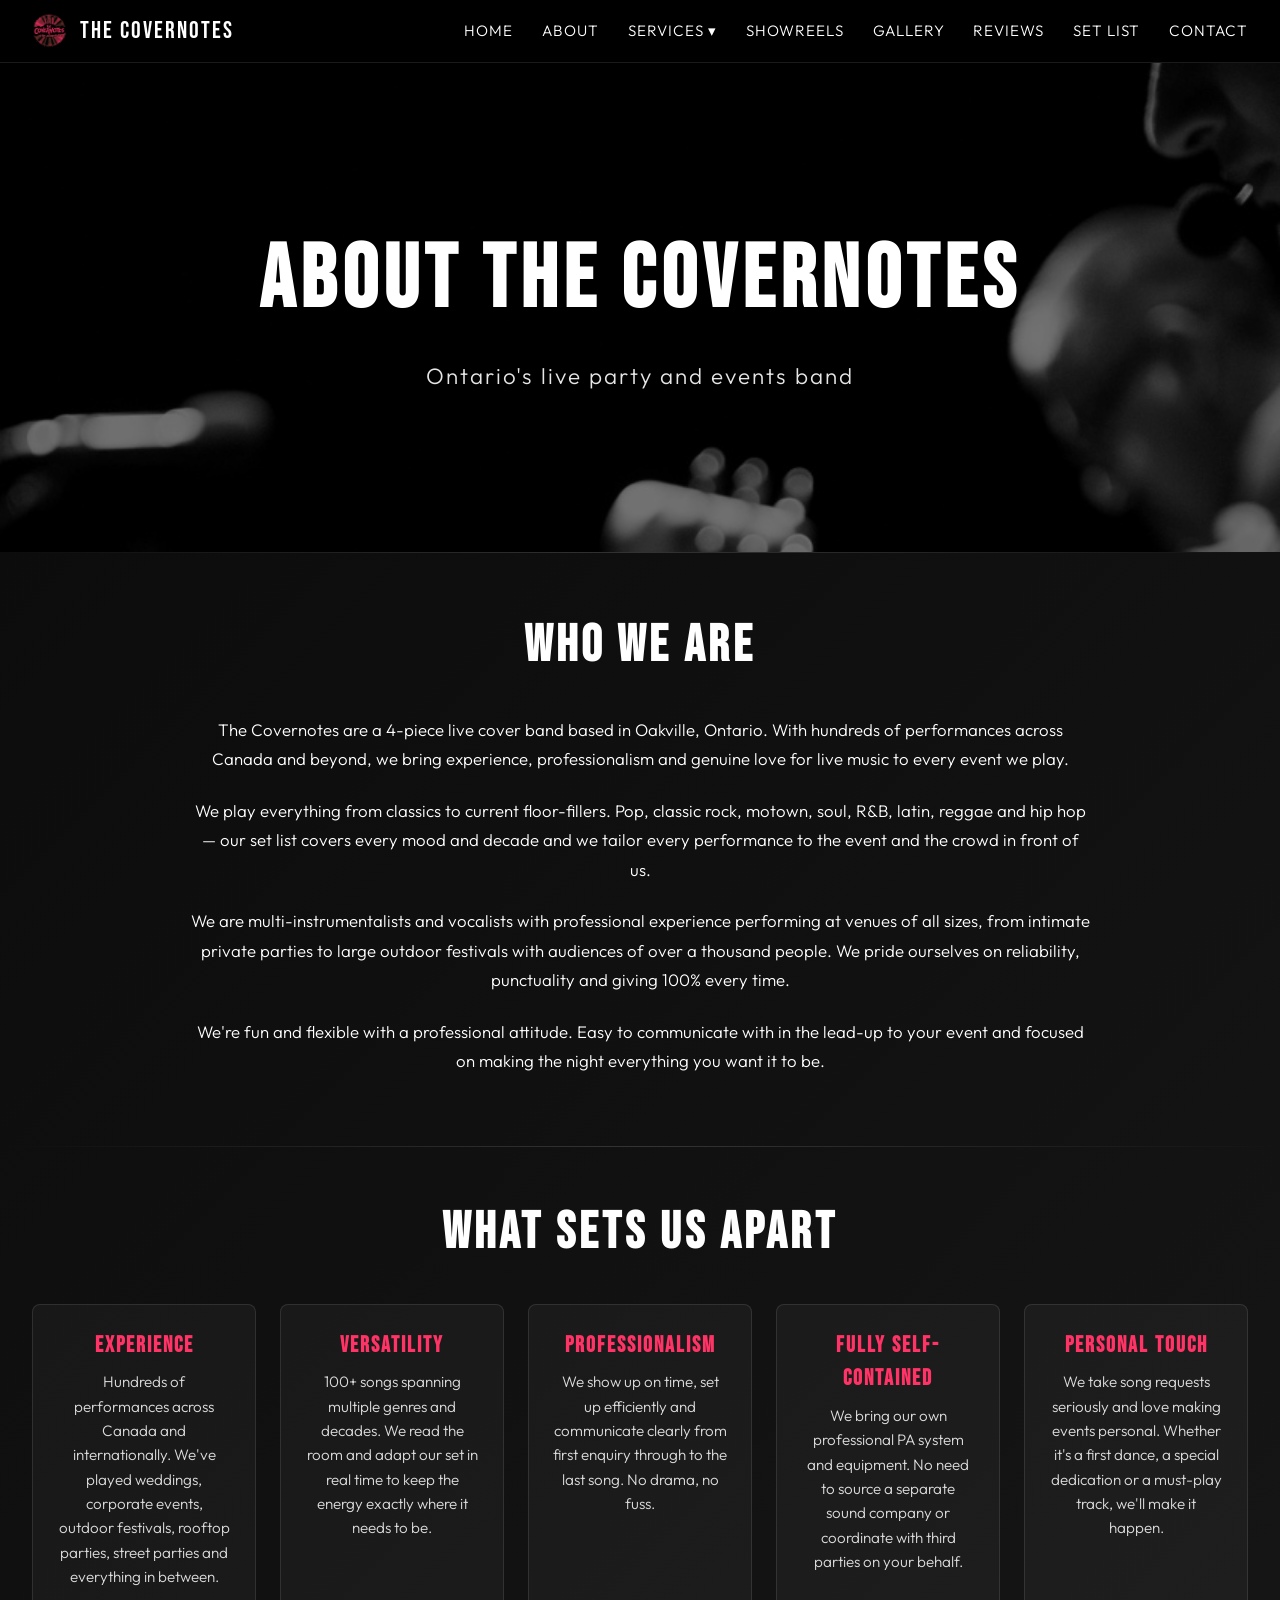
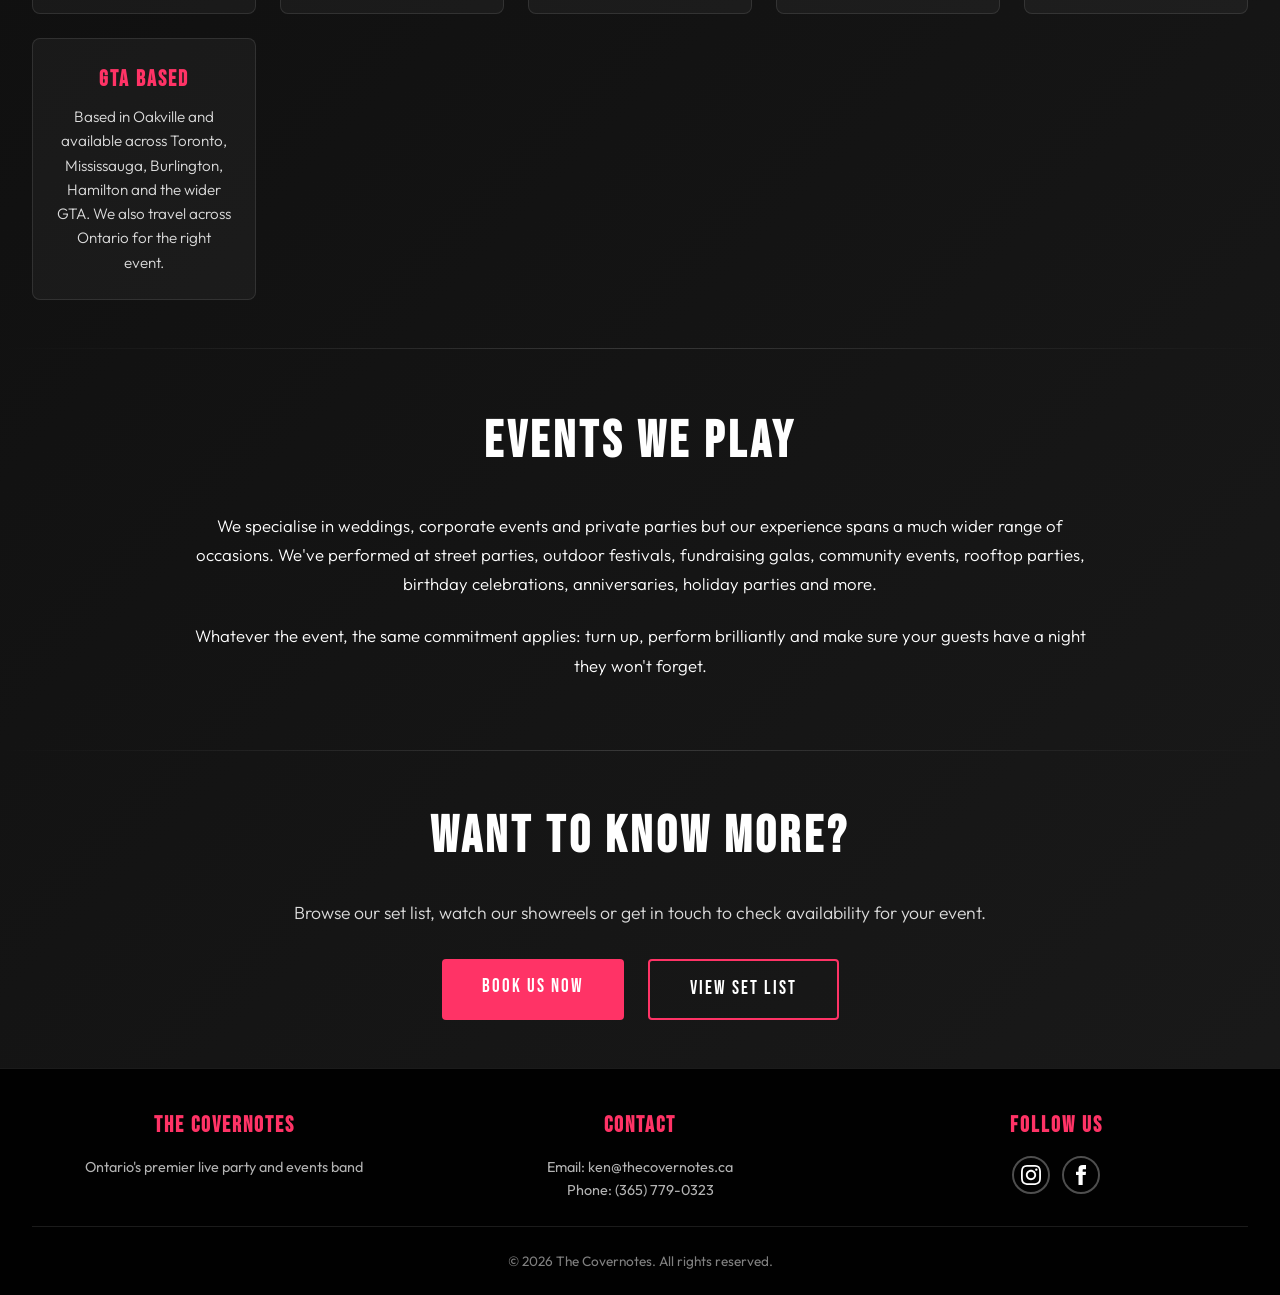
==== about.html @ 035b49ed "SEO Phase 2: add service pages, nav dropdown, and sitemap update - Add Services dropdown to index.ht" ====
<!DOCTYPE html>
<html lang="en">
<head>
    <meta charset="UTF-8">
    <meta name="viewport" content="width=device-width, initial-scale=1.0">
    <title>About The Covernotes | Live Cover Band Oakville</title>
    <meta name="description" content="Meet The Covernotes, a 4-piece live cover band based in Oakville, Ontario, with hundreds of performances across Canada and beyond. Available for weddings, corporate events and private parties.">
    <meta name="keywords" content="The Covernotes band, cover band Oakville, live band Ontario, about The Covernotes, Oakville cover band">
    <link rel="canonical" href="https://www.thecovernotes.ca/about.html">

    <meta property="og:title" content="About The Covernotes | Live Cover Band Oakville">
    <meta property="og:description" content="Meet The Covernotes, a 4-piece live cover band based in Oakville, Ontario, with hundreds of performances across Canada and beyond.">
    <meta property="og:image" content="https://www.thecovernotes.ca/images/covernoteslogo.jpeg">
    <meta property="og:url" content="https://www.thecovernotes.ca/about.html">
    <meta property="og:type" content="website">
    <meta property="og:site_name" content="The Covernotes">

    <meta name="twitter:card" content="summary_large_image">
    <meta name="twitter:title" content="About The Covernotes | Live Cover Band Oakville">
    <meta name="twitter:description" content="Meet The Covernotes, a 4-piece live cover band based in Oakville, Ontario, with hundreds of performances across Canada and beyond.">
    <meta name="twitter:image" content="https://www.thecovernotes.ca/images/covernoteslogo.jpeg">

    <link rel="icon" type="image/jpeg" href="images/covernoteslogo.jpeg">
    <link rel="preconnect" href="https://fonts.googleapis.com">
    <link rel="preconnect" href="https://fonts.gstatic.com" crossorigin>
    <link href="https://fonts.googleapis.com/css2?family=Bebas+Neue&family=Outfit:wght@300;400;600;700&display=swap" rel="stylesheet">

    <style>
        :root { --primary: #000000; --secondary: #ffffff; --accent: #ff3366; --bg-gradient: linear-gradient(135deg, #0a0a0a 0%, #1a1a1a 100%); }
        * { margin: 0; padding: 0; box-sizing: border-box; }
        body { font-family: 'Outfit', sans-serif; background: var(--bg-gradient); color: var(--secondary); line-height: 1.5; overflow-x: hidden; }
        nav { position: fixed; top: 0; width: 100%; background: rgba(0,0,0,0.95); backdrop-filter: blur(10px); z-index: 1000; border-bottom: 1px solid rgba(255,255,255,0.1); }
        .nav-container { max-width: 1400px; margin: 0 auto; padding: 0.8rem 2rem; display: flex; justify-content: space-between; align-items: center; }
        .logo { font-family: 'Bebas Neue', sans-serif; font-size: 1.5rem; letter-spacing: 2px; color: var(--secondary); text-decoration: none; display: flex; align-items: center; gap: 0.8rem; }
        .logo-icon { width: 35px; height: 35px; object-fit: cover; border-radius: 100%; display: block; }
        .nav-links { display: flex; gap: 1.8rem; list-style: none; }
        .nav-links a { color: var(--secondary); text-decoration: none; font-weight: 300; font-size: 0.95rem; text-transform: uppercase; letter-spacing: 1px; transition: color 0.3s ease; }
        .nav-links a:hover { color: var(--accent); }
        .mobile-menu { display: none; flex-direction: column; gap: 5px; cursor: pointer; }
        .mobile-menu span { width: 25px; height: 2px; background: var(--secondary); transition: 0.3s; }
        .dropdown { position: relative; }
        .dropdown-toggle { cursor: pointer; user-select: none; }
        .dropdown-menu { display: none; position: absolute; top: calc(100% + 0.8rem); left: 50%; transform: translateX(-50%); background: rgba(0,0,0,0.98); border: 1px solid rgba(255,255,255,0.15); border-radius: 4px; padding: 0.5rem 0; min-width: 180px; list-style: none; z-index: 1001; }
        .dropdown.open .dropdown-menu { display: block; }
        .dropdown-menu li a { display: block; padding: 0.6rem 1.4rem; white-space: nowrap; font-size: 0.9rem; }
        .page-banner { position: relative; height: 55vh; min-height: 320px; overflow: hidden; margin-top: 57px; }
        .page-banner img { width: 100%; height: 100%; object-fit: cover; object-position: center top; }
        .page-banner-overlay { position: absolute; inset: 0; background: rgba(0,0,0,0.55); display: flex; flex-direction: column; align-items: center; justify-content: center; text-align: center; padding: 2rem; }
        .page-banner-overlay h1 { font-family: 'Bebas Neue', sans-serif; font-size: clamp(2.5rem, 7vw, 5.5rem); letter-spacing: 6px; color: var(--secondary); text-shadow: 2px 2px 8px rgba(0,0,0,0.6); }
        .page-banner-overlay p { font-size: clamp(1rem, 2.5vw, 1.4rem); font-weight: 300; letter-spacing: 2px; color: rgba(255,255,255,0.9); margin-top: 0.8rem; }
        .section-divider { max-width: 1400px; margin: 0 auto; height: 1px; background: linear-gradient(to right, transparent, rgba(255,255,255,0.15), transparent); }
        section { padding: 3rem 2rem; max-width: 1400px; margin: 0 auto; }
        section h2 { font-family: 'Bebas Neue', sans-serif; font-size: clamp(2rem, 4vw, 3.2rem); letter-spacing: 4px; margin-bottom: 1.5rem; text-align: center; }
        .page-content { max-width: 900px; margin: 0 auto; text-align: center; font-size: 1.05rem; font-weight: 300; line-height: 1.75; }
        .page-content p { margin-bottom: 1.4rem; }
        .highlights-grid { display: grid; grid-template-columns: repeat(auto-fit, minmax(200px, 1fr)); gap: 1.5rem; margin-top: 2rem; }
        .highlight-card { background: rgba(255,255,255,0.04); border: 1px solid rgba(255,255,255,0.1); border-radius: 8px; padding: 1.5rem; text-align: center; }
        .highlight-card h3 { font-family: 'Bebas Neue', sans-serif; font-size: 1.4rem; letter-spacing: 2px; color: var(--accent); margin-bottom: 0.5rem; }
        .highlight-card p { font-size: 0.95rem; font-weight: 300; line-height: 1.6; color: rgba(255,255,255,0.85); }
        .cta-section { text-align: center; padding: 3rem 2rem; }
        .cta-section p { font-size: 1.1rem; font-weight: 300; margin-bottom: 2rem; color: rgba(255,255,255,0.85); }
        .cta-buttons { display: flex; gap: 1.5rem; justify-content: center; flex-wrap: wrap; }
        .cta-button { display: inline-block; padding: 0.9rem 2.5rem; background: var(--accent); color: var(--secondary); text-decoration: none; font-family: 'Bebas Neue', sans-serif; font-size: 1.2rem; letter-spacing: 2px; border-radius: 4px; transition: all 0.3s ease; }
        .cta-button:hover { background: #ff1a4d; transform: translateY(-2px); box-shadow: 0 8px 25px rgba(255,51,102,0.25); }
        footer { background: rgba(0,0,0,0.95); padding: 2.5rem 2rem 1.5rem; border-top: 1px solid rgba(255,255,255,0.1); }
        .footer-content { max-width: 1400px; margin: 0 auto 1.5rem; display: grid; grid-template-columns: repeat(3, 1fr); gap: 2rem; }
        .footer-section { text-align: center; }
        .footer-section h3 { font-family: 'Bebas Neue', sans-serif; font-size: 1.4rem; letter-spacing: 2px; margin-bottom: 0.8rem; color: var(--accent); }
        .footer-section p, .footer-section a { color: rgba(255,255,255,0.7); text-decoration: none; font-size: 0.9rem; line-height: 1.6; }
        .footer-section a:hover { color: var(--accent); }
        .footer-social { display: flex; gap: 0.8rem; margin-top: 0.8rem; justify-content: center; }
        .footer-social a { width: 38px; height: 38px; display: flex; align-items: center; justify-content: center; border: 2px solid rgba(255,255,255,0.3); border-radius: 50%; color: var(--secondary); transition: all 0.3s ease; }
        .footer-social a svg { fill: currentColor; }
        .footer-social a:hover { background: var(--accent); border-color: var(--accent); transform: scale(1.1); }
        .footer-bottom { text-align: center; padding-top: 1.5rem; border-top: 1px solid rgba(255,255,255,0.1); color: rgba(255,255,255,0.5); font-size: 0.85rem; }
        @media (max-width: 768px) {
            .nav-links { display: none; }
            .mobile-menu { display: flex; }
            .nav-links.active { display: flex; flex-direction: column; position: absolute; top: 100%; left: 0; right: 0; background: rgba(0,0,0,0.98); padding: 1.5rem; gap: 1.2rem; }
            .dropdown-menu { position: static; transform: none; border: none; background: transparent; padding: 0.3rem 0 0 1rem; min-width: auto; }
            .dropdown-menu li a { padding: 0.3rem 0; }
            .footer-content { grid-template-columns: 1fr; }
            .page-banner { height: 45vh; }
        }
        html { scroll-behavior: smooth; }
    </style>
</head>
<body>
    <nav>
        <div class="nav-container">
            <a href="index.html" class="logo">
                <img src="images/covernoteslogo.jpeg" alt="The Covernotes Logo" class="logo-icon">
                <span>THE COVERNOTES</span>
            </a>
            <ul class="nav-links" id="navLinks">
                <li><a href="index.html#home">Home</a></li>
                <li><a href="index.html#about">About</a></li>
                <li class="dropdown">
                    <a href="#" class="dropdown-toggle">Services &#9662;</a>
                    <ul class="dropdown-menu">
                        <li><a href="weddings.html">Weddings</a></li>
                        <li><a href="corporate.html">Corporate Events</a></li>
                        <li><a href="parties.html">Private Parties</a></li>
                    </ul>
                </li>
                <li><a href="index.html#showreels">Showreels</a></li>
                <li><a href="index.html#gallery">Gallery</a></li>
                <li><a href="index.html#reviews">Reviews</a></li>
                <li><a href="index.html#setlist">Set List</a></li>
                <li><a href="index.html#contact">Contact</a></li>
            </ul>
            <div class="mobile-menu" id="mobileMenu">
                <span></span><span></span><span></span>
            </div>
        </div>
    </nav>

    <div class="page-banner">
        <img src="images/hero4.jpeg" alt="The Covernotes live cover band performing on stage" loading="eager">
        <div class="page-banner-overlay">
            <h1>ABOUT THE COVERNOTES</h1>
            <p>Ontario's live party and events band</p>
        </div>
    </div>

    <div class="section-divider"></div>

    <section>
        <div class="page-content">
            <h2>WHO WE ARE</h2>
            <p>The Covernotes are a 4-piece live cover band based in Oakville, Ontario. With hundreds of performances across Canada and beyond, we bring experience, professionalism and genuine love for live music to every event we play.</p>
            <p>We play everything from classics to current floor-fillers. Pop, classic rock, motown, soul, R&amp;B, latin, reggae and hip hop — our set list covers every mood and decade and we tailor every performance to the event and the crowd in front of us.</p>
            <p>We are multi-instrumentalists and vocalists with professional experience performing at venues of all sizes, from intimate private parties to large outdoor festivals with audiences of over a thousand people. We pride ourselves on reliability, punctuality and giving 100% every time.</p>
            <p>We're fun and flexible with a professional attitude. Easy to communicate with in the lead-up to your event and focused on making the night everything you want it to be.</p>
        </div>
    </section>

    <div class="section-divider"></div>

    <section>
        <h2>WHAT SETS US APART</h2>
        <div class="highlights-grid">
            <div class="highlight-card">
                <h3>Experience</h3>
                <p>Hundreds of performances across Canada and internationally. We've played weddings, corporate events, outdoor festivals, rooftop parties, street parties and everything in between.</p>
            </div>
            <div class="highlight-card">
                <h3>Versatility</h3>
                <p>100+ songs spanning multiple genres and decades. We read the room and adapt our set in real time to keep the energy exactly where it needs to be.</p>
            </div>
            <div class="highlight-card">
                <h3>Professionalism</h3>
                <p>We show up on time, set up efficiently and communicate clearly from first enquiry through to the last song. No drama, no fuss.</p>
            </div>
            <div class="highlight-card">
                <h3>Fully Self-Contained</h3>
                <p>We bring our own professional PA system and equipment. No need to source a separate sound company or coordinate with third parties on your behalf.</p>
            </div>
            <div class="highlight-card">
                <h3>Personal Touch</h3>
                <p>We take song requests seriously and love making events personal. Whether it's a first dance, a special dedication or a must-play track, we'll make it happen.</p>
            </div>
            <div class="highlight-card">
                <h3>GTA Based</h3>
                <p>Based in Oakville and available across Toronto, Mississauga, Burlington, Hamilton and the wider GTA. We also travel across Ontario for the right event.</p>
            </div>
        </div>
    </section>

    <div class="section-divider"></div>

    <section>
        <div class="page-content">
            <h2>EVENTS WE PLAY</h2>
            <p>We specialise in weddings, corporate events and private parties but our experience spans a much wider range of occasions. We've performed at street parties, outdoor festivals, fundraising galas, community events, rooftop parties, birthday celebrations, anniversaries, holiday parties and more.</p>
            <p>Whatever the event, the same commitment applies: turn up, perform brilliantly and make sure your guests have a night they won't forget.</p>
        </div>
    </section>

    <div class="section-divider"></div>

    <section class="cta-section">
        <h2>WANT TO KNOW MORE?</h2>
        <p>Browse our set list, watch our showreels or get in touch to check availability for your event.</p>
        <div class="cta-buttons">
            <a href="index.html#contact" class="cta-button">Book Us Now</a>
            <a href="index.html#setlist" class="cta-button" style="background: transparent; border: 2px solid var(--accent);">View Set List</a>
        </div>
    </section>

    <footer>
        <div class="footer-content">
            <div class="footer-section">
                <h3>The Covernotes</h3>
                <p>Ontario's premier live party and events band</p>
            </div>
            <div class="footer-section">
                <h3>Contact</h3>
                <p><a href="mailto:ken@thecovernotes.ca">Email: ken@thecovernotes.ca</a></p>
                <p>Phone: <a href="tel:+13657790323">(365) 779-0323</a></p>
            </div>
            <div class="footer-section">
                <h3>Follow Us</h3>
                <div class="footer-social">
                    <a href="http://www.instagram.com/the_covernotes" target="_blank" aria-label="Instagram">
                        <svg width="20" height="20" viewBox="0 0 24 24" fill="currentColor"><path d="M12 2.163c3.204 0 3.584.012 4.85.07 3.252.148 4.771 1.691 4.919 4.919.058 1.265.069 1.645.069 4.849 0 3.205-.012 3.584-.069 4.849-.149 3.225-1.664 4.771-4.919 4.919-1.266.058-1.644.07-4.85.07-3.204 0-3.584-.012-4.849-.07-3.26-.149-4.771-1.699-4.919-4.92-.058-1.265-.07-1.644-.07-4.849 0-3.204.013-3.583.07-4.849.149-3.227 1.664-4.771 4.919-4.919 1.266-.057 1.645-.069 4.849-.069zm0-2.163c-3.259 0-3.667.014-4.947.072-4.358.2-6.78 2.618-6.98 6.98-.059 1.281-.073 1.689-.073 4.948 0 3.259.014 3.668.072 4.948.2 4.358 2.618 6.78 6.98 6.98 1.281.058 1.689.072 4.948.072 3.259 0 3.668-.014 4.948-.072 4.354-.2 6.782-2.618 6.979-6.98.059-1.28.073-1.689.073-4.948 0-3.259-.014-3.667-.072-4.947-.196-4.354-2.617-6.78-6.979-6.98-1.281-.059-1.69-.073-4.949-.073zm0 5.838c-3.403 0-6.162 2.759-6.162 6.162s2.759 6.163 6.162 6.163 6.162-2.759 6.162-6.163c0-3.403-2.759-6.162-6.162-6.162zm0 10.162c-2.209 0-4-1.79-4-4 0-2.209 1.791-4 4-4s4 1.791 4 4c0 2.21-1.791 4-4 4zm6.406-11.845c-.796 0-1.441.645-1.441 1.44s.645 1.44 1.441 1.44c.795 0 1.439-.645 1.439-1.44s-.644-1.44-1.439-1.44z"/></svg>
                    </a>
                    <a href="http://www.facebook.com/thecovernotes" target="_blank" aria-label="Facebook">
                        <svg width="20" height="20" viewBox="0 0 24 24" fill="currentColor"><path d="M9 8h-3v4h3v12h5v-12h3.642l.358-4h-4v-1.667c0-.955.192-1.333 1.115-1.333h2.885v-5h-3.808c-3.596 0-5.192 1.583-5.192 4.615v3.385z"/></svg>
                    </a>
                </div>
            </div>
        </div>
        <div class="footer-bottom">
            <p>&copy; 2026 The Covernotes. All rights reserved.</p>
        </div>
    </footer>

    <script>
        const mobileMenu = document.getElementById('mobileMenu');
        const navLinks = document.getElementById('navLinks');
        mobileMenu.addEventListener('click', () => { navLinks.classList.toggle('active'); });
        navLinks.querySelectorAll('a').forEach(link => {
            link.addEventListener('click', () => { navLinks.classList.remove('active'); });
        });
        const dropdownToggle = document.querySelector('.dropdown-toggle');
        if (dropdownToggle) {
            const dropdown = dropdownToggle.closest('.dropdown');
            dropdownToggle.addEventListener('click', (e) => { e.preventDefault(); dropdown.classList.toggle('open'); });
            document.addEventListener('click', (e) => { if (!dropdown.contains(e.target)) dropdown.classList.remove('open'); });
            mobileMenu.addEventListener('click', () => { dropdown.classList.remove('open'); });
        }
    </script>
</body>
</html>
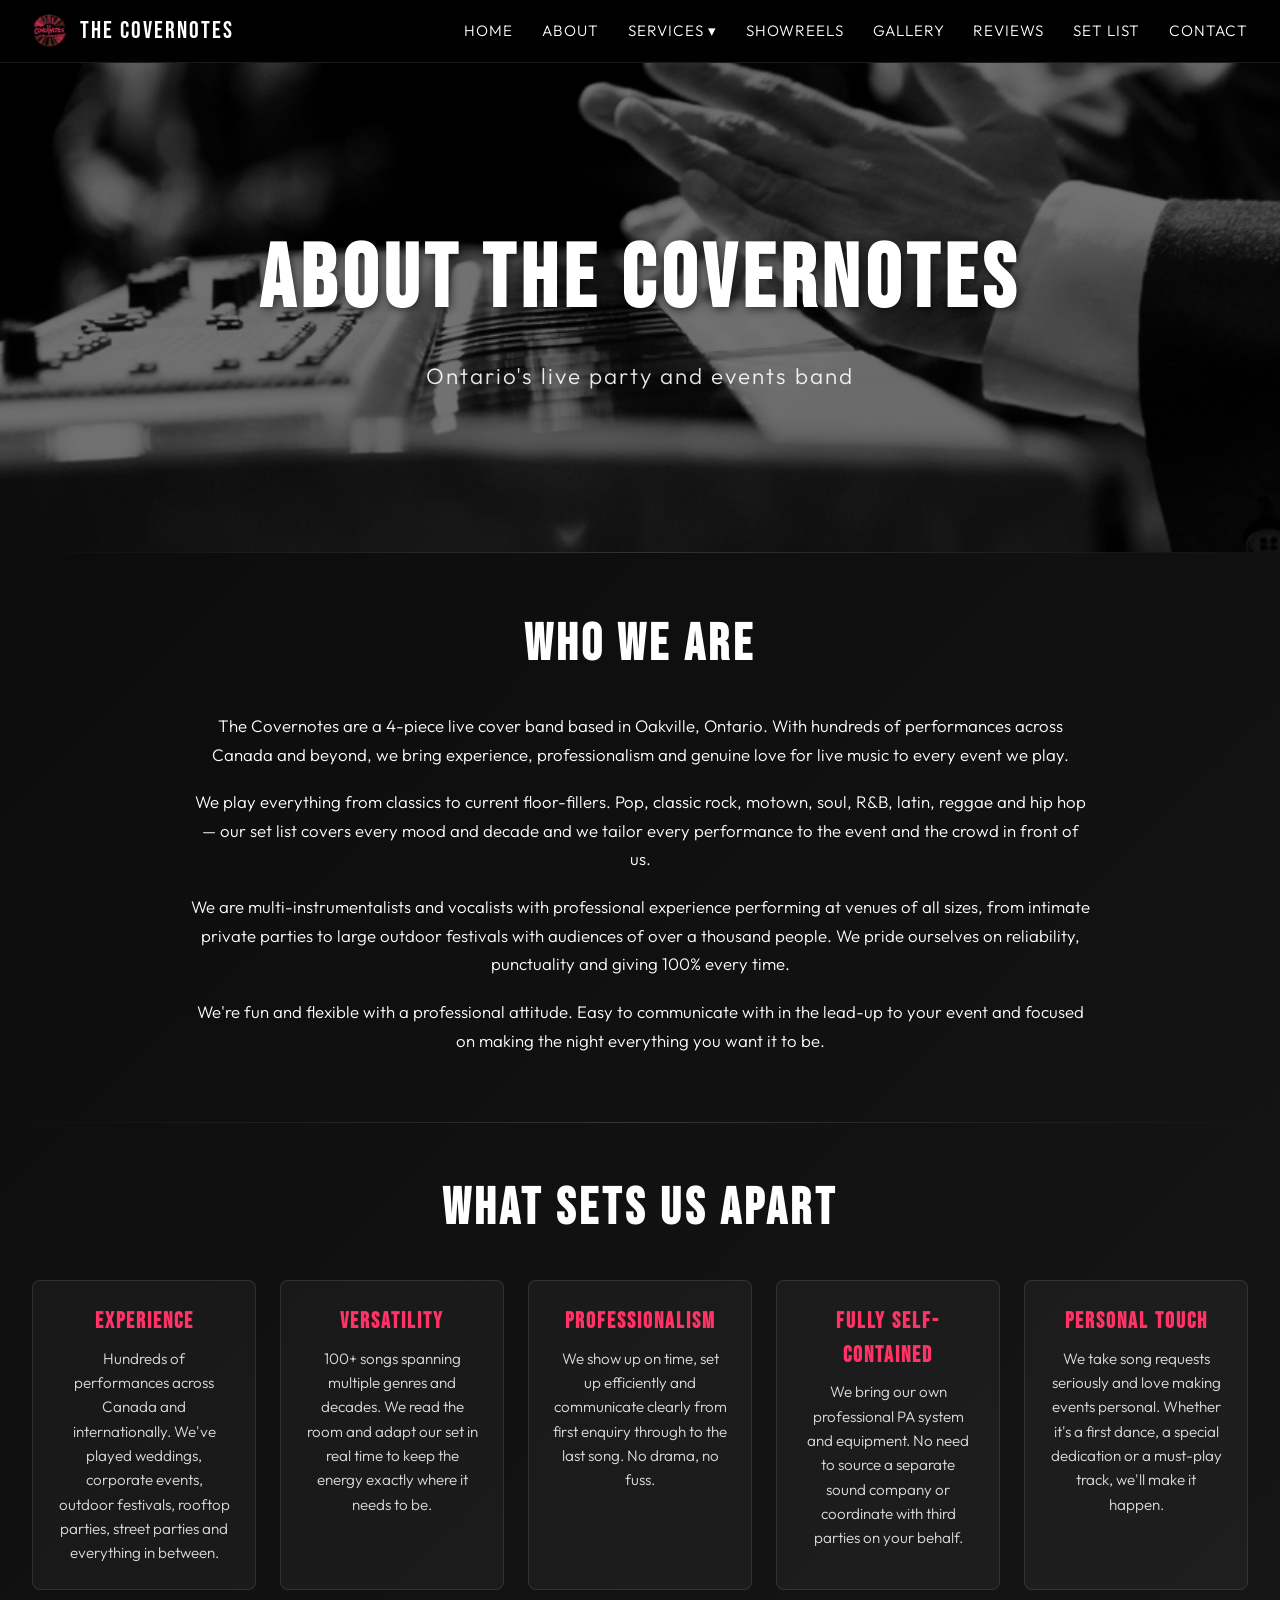
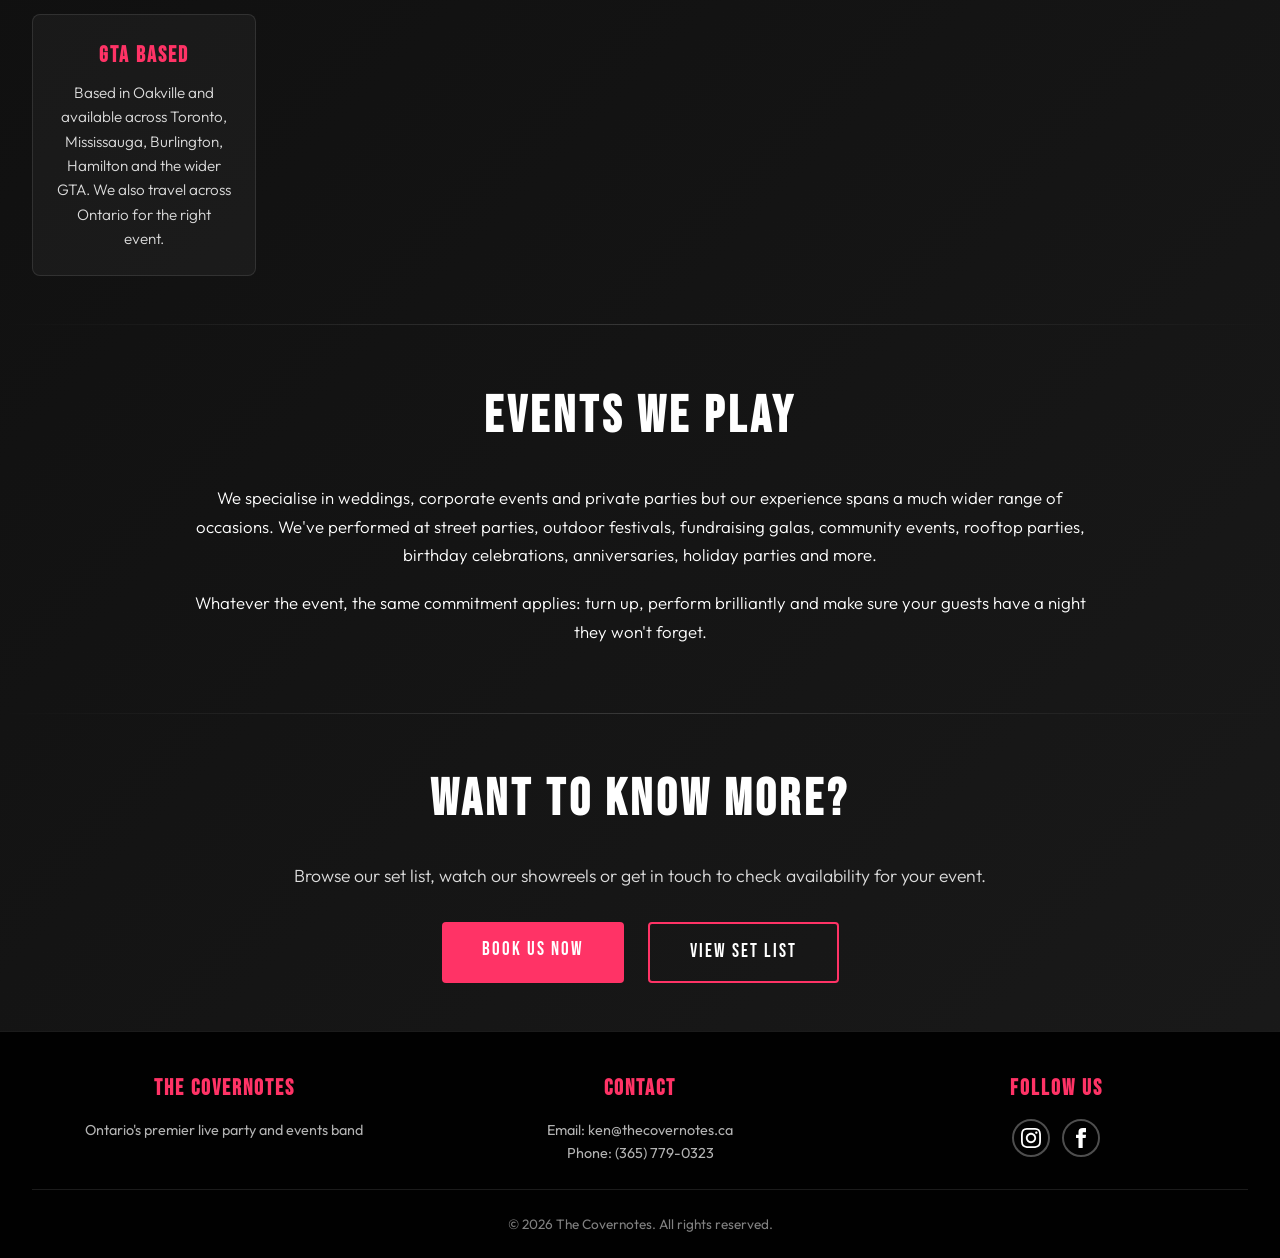
==== commit 3305f0a7: "Performance: fix mobile dropdown, add preload/fetchpriority, extract shared CSS - Fix mobile Service" ====
--- a/about.html
+++ b/about.html
@@ -21,75 +21,18 @@
     <meta name="twitter:image" content="https://www.thecovernotes.ca/images/covernoteslogo.jpeg">
 
     <link rel="icon" type="image/jpeg" href="images/covernoteslogo.jpeg">
+    <link rel="preload" as="image" href="images/hero4.jpeg">
     <link rel="preconnect" href="https://fonts.googleapis.com">
     <link rel="preconnect" href="https://fonts.gstatic.com" crossorigin>
     <link href="https://fonts.googleapis.com/css2?family=Bebas+Neue&family=Outfit:wght@300;400;600;700&display=swap" rel="stylesheet">
 
-    <style>
-        :root { --primary: #000000; --secondary: #ffffff; --accent: #ff3366; --bg-gradient: linear-gradient(135deg, #0a0a0a 0%, #1a1a1a 100%); }
-        * { margin: 0; padding: 0; box-sizing: border-box; }
-        body { font-family: 'Outfit', sans-serif; background: var(--bg-gradient); color: var(--secondary); line-height: 1.5; overflow-x: hidden; }
-        nav { position: fixed; top: 0; width: 100%; background: rgba(0,0,0,0.95); backdrop-filter: blur(10px); z-index: 1000; border-bottom: 1px solid rgba(255,255,255,0.1); }
-        .nav-container { max-width: 1400px; margin: 0 auto; padding: 0.8rem 2rem; display: flex; justify-content: space-between; align-items: center; }
-        .logo { font-family: 'Bebas Neue', sans-serif; font-size: 1.5rem; letter-spacing: 2px; color: var(--secondary); text-decoration: none; display: flex; align-items: center; gap: 0.8rem; }
-        .logo-icon { width: 35px; height: 35px; object-fit: cover; border-radius: 100%; display: block; }
-        .nav-links { display: flex; gap: 1.8rem; list-style: none; }
-        .nav-links a { color: var(--secondary); text-decoration: none; font-weight: 300; font-size: 0.95rem; text-transform: uppercase; letter-spacing: 1px; transition: color 0.3s ease; }
-        .nav-links a:hover { color: var(--accent); }
-        .mobile-menu { display: none; flex-direction: column; gap: 5px; cursor: pointer; }
-        .mobile-menu span { width: 25px; height: 2px; background: var(--secondary); transition: 0.3s; }
-        .dropdown { position: relative; }
-        .dropdown-toggle { cursor: pointer; user-select: none; }
-        .dropdown-menu { display: none; position: absolute; top: calc(100% + 0.8rem); left: 50%; transform: translateX(-50%); background: rgba(0,0,0,0.98); border: 1px solid rgba(255,255,255,0.15); border-radius: 4px; padding: 0.5rem 0; min-width: 180px; list-style: none; z-index: 1001; }
-        .dropdown.open .dropdown-menu { display: block; }
-        .dropdown-menu li a { display: block; padding: 0.6rem 1.4rem; white-space: nowrap; font-size: 0.9rem; }
-        .page-banner { position: relative; height: 55vh; min-height: 320px; overflow: hidden; margin-top: 57px; }
-        .page-banner img { width: 100%; height: 100%; object-fit: cover; object-position: center top; }
-        .page-banner-overlay { position: absolute; inset: 0; background: rgba(0,0,0,0.55); display: flex; flex-direction: column; align-items: center; justify-content: center; text-align: center; padding: 2rem; }
-        .page-banner-overlay h1 { font-family: 'Bebas Neue', sans-serif; font-size: clamp(2.5rem, 7vw, 5.5rem); letter-spacing: 6px; color: var(--secondary); text-shadow: 2px 2px 8px rgba(0,0,0,0.6); }
-        .page-banner-overlay p { font-size: clamp(1rem, 2.5vw, 1.4rem); font-weight: 300; letter-spacing: 2px; color: rgba(255,255,255,0.9); margin-top: 0.8rem; }
-        .section-divider { max-width: 1400px; margin: 0 auto; height: 1px; background: linear-gradient(to right, transparent, rgba(255,255,255,0.15), transparent); }
-        section { padding: 3rem 2rem; max-width: 1400px; margin: 0 auto; }
-        section h2 { font-family: 'Bebas Neue', sans-serif; font-size: clamp(2rem, 4vw, 3.2rem); letter-spacing: 4px; margin-bottom: 1.5rem; text-align: center; }
-        .page-content { max-width: 900px; margin: 0 auto; text-align: center; font-size: 1.05rem; font-weight: 300; line-height: 1.75; }
-        .page-content p { margin-bottom: 1.4rem; }
-        .highlights-grid { display: grid; grid-template-columns: repeat(auto-fit, minmax(200px, 1fr)); gap: 1.5rem; margin-top: 2rem; }
-        .highlight-card { background: rgba(255,255,255,0.04); border: 1px solid rgba(255,255,255,0.1); border-radius: 8px; padding: 1.5rem; text-align: center; }
-        .highlight-card h3 { font-family: 'Bebas Neue', sans-serif; font-size: 1.4rem; letter-spacing: 2px; color: var(--accent); margin-bottom: 0.5rem; }
-        .highlight-card p { font-size: 0.95rem; font-weight: 300; line-height: 1.6; color: rgba(255,255,255,0.85); }
-        .cta-section { text-align: center; padding: 3rem 2rem; }
-        .cta-section p { font-size: 1.1rem; font-weight: 300; margin-bottom: 2rem; color: rgba(255,255,255,0.85); }
-        .cta-buttons { display: flex; gap: 1.5rem; justify-content: center; flex-wrap: wrap; }
-        .cta-button { display: inline-block; padding: 0.9rem 2.5rem; background: var(--accent); color: var(--secondary); text-decoration: none; font-family: 'Bebas Neue', sans-serif; font-size: 1.2rem; letter-spacing: 2px; border-radius: 4px; transition: all 0.3s ease; }
-        .cta-button:hover { background: #ff1a4d; transform: translateY(-2px); box-shadow: 0 8px 25px rgba(255,51,102,0.25); }
-        footer { background: rgba(0,0,0,0.95); padding: 2.5rem 2rem 1.5rem; border-top: 1px solid rgba(255,255,255,0.1); }
-        .footer-content { max-width: 1400px; margin: 0 auto 1.5rem; display: grid; grid-template-columns: repeat(3, 1fr); gap: 2rem; }
-        .footer-section { text-align: center; }
-        .footer-section h3 { font-family: 'Bebas Neue', sans-serif; font-size: 1.4rem; letter-spacing: 2px; margin-bottom: 0.8rem; color: var(--accent); }
-        .footer-section p, .footer-section a { color: rgba(255,255,255,0.7); text-decoration: none; font-size: 0.9rem; line-height: 1.6; }
-        .footer-section a:hover { color: var(--accent); }
-        .footer-social { display: flex; gap: 0.8rem; margin-top: 0.8rem; justify-content: center; }
-        .footer-social a { width: 38px; height: 38px; display: flex; align-items: center; justify-content: center; border: 2px solid rgba(255,255,255,0.3); border-radius: 50%; color: var(--secondary); transition: all 0.3s ease; }
-        .footer-social a svg { fill: currentColor; }
-        .footer-social a:hover { background: var(--accent); border-color: var(--accent); transform: scale(1.1); }
-        .footer-bottom { text-align: center; padding-top: 1.5rem; border-top: 1px solid rgba(255,255,255,0.1); color: rgba(255,255,255,0.5); font-size: 0.85rem; }
-        @media (max-width: 768px) {
-            .nav-links { display: none; }
-            .mobile-menu { display: flex; }
-            .nav-links.active { display: flex; flex-direction: column; position: absolute; top: 100%; left: 0; right: 0; background: rgba(0,0,0,0.98); padding: 1.5rem; gap: 1.2rem; }
-            .dropdown-menu { position: static; transform: none; border: none; background: transparent; padding: 0.3rem 0 0 1rem; min-width: auto; }
-            .dropdown-menu li a { padding: 0.3rem 0; }
-            .footer-content { grid-template-columns: 1fr; }
-            .page-banner { height: 45vh; }
-        }
-        html { scroll-behavior: smooth; }
-    </style>
+    <link rel="stylesheet" href="styles.css">
 </head>
 <body>
     <nav>
         <div class="nav-container">
             <a href="index.html" class="logo">
-                <img src="images/covernoteslogo.jpeg" alt="The Covernotes Logo" class="logo-icon">
+                <img src="images/covernoteslogo.jpeg" alt="The Covernotes Logo" class="logo-icon" width="35" height="35">
                 <span>THE COVERNOTES</span>
             </a>
             <ul class="nav-links" id="navLinks">
@@ -116,7 +59,7 @@
     </nav>
 
     <div class="page-banner">
-        <img src="images/hero4.jpeg" alt="The Covernotes live cover band performing on stage" loading="eager">
+        <img src="images/hero4.jpeg" alt="The Covernotes live cover band performing on stage" loading="eager" fetchpriority="high" width="850" height="1280">
         <div class="page-banner-overlay">
             <h1>ABOUT THE COVERNOTES</h1>
             <p>Ontario's live party and events band</p>
@@ -220,7 +163,7 @@
         const mobileMenu = document.getElementById('mobileMenu');
         const navLinks = document.getElementById('navLinks');
         mobileMenu.addEventListener('click', () => { navLinks.classList.toggle('active'); });
-        navLinks.querySelectorAll('a').forEach(link => {
+        navLinks.querySelectorAll('a:not(.dropdown-toggle)').forEach(link => {
             link.addEventListener('click', () => { navLinks.classList.remove('active'); });
         });
         const dropdownToggle = document.querySelector('.dropdown-toggle');
--- a/styles.css
+++ b/styles.css
@@ -0,0 +1,108 @@
+/* ============================================================
+   The Covernotes — Shared Stylesheet (inner pages)
+   ============================================================ */
+
+:root {
+    --primary: #000000;
+    --secondary: #ffffff;
+    --accent: #ff3366;
+    --bg-gradient: linear-gradient(135deg, #0a0a0a 0%, #1a1a1a 100%);
+}
+
+* { margin: 0; padding: 0; box-sizing: border-box; }
+
+body { font-family: 'Outfit', sans-serif; background: var(--bg-gradient); color: var(--secondary); line-height: 1.5; overflow-x: hidden; }
+
+/* Nav */
+nav { position: fixed; top: 0; width: 100%; background: rgba(0,0,0,0.95); backdrop-filter: blur(10px); z-index: 1000; border-bottom: 1px solid rgba(255,255,255,0.1); }
+.nav-container { max-width: 1400px; margin: 0 auto; padding: 0.8rem 2rem; display: flex; justify-content: space-between; align-items: center; }
+.logo { font-family: 'Bebas Neue', sans-serif; font-size: 1.5rem; letter-spacing: 2px; color: var(--secondary); text-decoration: none; display: flex; align-items: center; gap: 0.8rem; }
+.logo-icon { width: 35px; height: 35px; object-fit: cover; border-radius: 100%; display: block; }
+.nav-links { display: flex; gap: 1.8rem; list-style: none; }
+.nav-links a { color: var(--secondary); text-decoration: none; font-weight: 300; font-size: 0.95rem; text-transform: uppercase; letter-spacing: 1px; transition: color 0.3s ease; }
+.nav-links a:hover { color: var(--accent); }
+.mobile-menu { display: none; flex-direction: column; gap: 5px; cursor: pointer; }
+.mobile-menu span { width: 25px; height: 2px; background: var(--secondary); transition: 0.3s; }
+.dropdown { position: relative; }
+.dropdown-toggle { cursor: pointer; user-select: none; }
+.dropdown-menu { display: none; position: absolute; top: calc(100% + 0.8rem); left: 50%; transform: translateX(-50%); background: rgba(0,0,0,0.98); border: 1px solid rgba(255,255,255,0.15); border-radius: 4px; padding: 0.5rem 0; min-width: 180px; list-style: none; z-index: 1001; }
+.dropdown.open .dropdown-menu { display: block; }
+.dropdown-menu li a { display: block; padding: 0.6rem 1.4rem; white-space: nowrap; font-size: 0.9rem; }
+
+/* Page banner (weddings, corporate, parties, about) */
+.page-banner { position: relative; height: 55vh; min-height: 320px; overflow: hidden; margin-top: 57px; }
+.page-banner img { width: 100%; height: 100%; object-fit: cover; object-position: center; }
+.page-banner-overlay { position: absolute; inset: 0; background: rgba(0,0,0,0.55); display: flex; flex-direction: column; align-items: center; justify-content: center; text-align: center; padding: 2rem; }
+.page-banner-overlay h1 { font-family: 'Bebas Neue', sans-serif; font-size: clamp(2.5rem, 7vw, 5.5rem); letter-spacing: 6px; color: var(--secondary); text-shadow: 2px 2px 8px rgba(0,0,0,0.6); }
+.page-banner-overlay p { font-size: clamp(1rem, 2.5vw, 1.4rem); font-weight: 300; letter-spacing: 2px; color: rgba(255,255,255,0.9); margin-top: 0.8rem; }
+
+/* Page header (testimonials, faq) */
+.page-header { padding: 6rem 2rem 3rem; text-align: center; max-width: 1400px; margin: 0 auto; }
+.page-header h1 { font-family: 'Bebas Neue', sans-serif; font-size: clamp(2.5rem, 7vw, 5rem); letter-spacing: 6px; }
+.page-header p { font-size: 1.1rem; font-weight: 300; color: rgba(255,255,255,0.8); margin-top: 0.8rem; }
+
+/* Sections */
+.section-divider { max-width: 1400px; margin: 0 auto; height: 1px; background: linear-gradient(to right, transparent, rgba(255,255,255,0.15), transparent); }
+section { padding: 3rem 2rem; max-width: 1400px; margin: 0 auto; }
+section h2 { font-family: 'Bebas Neue', sans-serif; font-size: clamp(2rem, 4vw, 3.2rem); letter-spacing: 4px; margin-bottom: 1.5rem; text-align: center; }
+.page-content { max-width: 900px; margin: 0 auto; text-align: center; font-size: 1.05rem; font-weight: 300; line-height: 1.7; }
+.page-content p { margin-bottom: 1.2rem; }
+
+/* Features grid */
+.features-grid { display: grid; grid-template-columns: repeat(auto-fit, minmax(220px, 1fr)); gap: 1.5rem; margin-top: 2rem; }
+.feature-card { background: rgba(255,255,255,0.04); border: 1px solid rgba(255,255,255,0.1); border-radius: 8px; padding: 1.5rem; text-align: center; }
+.feature-card h3 { font-family: 'Bebas Neue', sans-serif; font-size: 1.4rem; letter-spacing: 2px; color: var(--accent); margin-bottom: 0.6rem; }
+.feature-card p { font-size: 0.95rem; font-weight: 300; line-height: 1.6; color: rgba(255,255,255,0.85); }
+
+/* Highlights grid (about) */
+.highlights-grid { display: grid; grid-template-columns: repeat(auto-fit, minmax(200px, 1fr)); gap: 1.5rem; margin-top: 2rem; }
+.highlight-card { background: rgba(255,255,255,0.04); border: 1px solid rgba(255,255,255,0.1); border-radius: 8px; padding: 1.5rem; text-align: center; }
+.highlight-card h3 { font-family: 'Bebas Neue', sans-serif; font-size: 1.4rem; letter-spacing: 2px; color: var(--accent); margin-bottom: 0.5rem; }
+.highlight-card p { font-size: 0.95rem; font-weight: 300; line-height: 1.6; color: rgba(255,255,255,0.85); }
+
+/* Reviews grid */
+.reviews-grid { display: grid; grid-template-columns: repeat(auto-fit, minmax(280px, 1fr)); gap: 1.5rem; margin-top: 1.5rem; }
+.review-card { background: rgba(255,255,255,0.04); border: 1px solid rgba(255,255,255,0.08); border-radius: 8px; padding: 1.5rem; text-align: center; }
+.review-stars { font-size: 1.3rem; color: #ffd700; margin-bottom: 0.8rem; letter-spacing: 0.2rem; }
+.review-text { font-size: 0.95rem; font-style: italic; line-height: 1.6; margin-bottom: 0.8rem; color: rgba(255,255,255,0.9); }
+.review-author { font-size: 0.9rem; font-weight: 600; color: var(--accent); }
+
+/* FAQ (faq.html) */
+.faq-container { max-width: 860px; margin: 0 auto; padding: 2.5rem 2rem; }
+.faq-item { border-bottom: 1px solid rgba(255,255,255,0.1); padding: 1.5rem 0; }
+.faq-item:last-child { border-bottom: none; }
+.faq-question { font-family: 'Bebas Neue', sans-serif; font-size: 1.4rem; letter-spacing: 1.5px; color: var(--accent); margin-bottom: 0.7rem; }
+.faq-answer { font-size: 1rem; font-weight: 300; line-height: 1.75; color: rgba(255,255,255,0.9); }
+
+/* CTA */
+.cta-section { text-align: center; padding: 3rem 2rem; }
+.cta-section p { font-size: 1.1rem; font-weight: 300; margin-bottom: 2rem; color: rgba(255,255,255,0.85); }
+.cta-buttons { display: flex; gap: 1.5rem; justify-content: center; flex-wrap: wrap; }
+.cta-button { display: inline-block; padding: 0.9rem 2.5rem; background: var(--accent); color: var(--secondary); text-decoration: none; font-family: 'Bebas Neue', sans-serif; font-size: 1.2rem; letter-spacing: 2px; border-radius: 4px; transition: all 0.3s ease; }
+.cta-button:hover { background: #ff1a4d; transform: translateY(-2px); box-shadow: 0 8px 25px rgba(255,51,102,0.25); }
+
+/* Footer */
+footer { background: rgba(0,0,0,0.95); padding: 2.5rem 2rem 1.5rem; border-top: 1px solid rgba(255,255,255,0.1); }
+.footer-content { max-width: 1400px; margin: 0 auto 1.5rem; display: grid; grid-template-columns: repeat(3, 1fr); gap: 2rem; }
+.footer-section { text-align: center; }
+.footer-section h3 { font-family: 'Bebas Neue', sans-serif; font-size: 1.4rem; letter-spacing: 2px; margin-bottom: 0.8rem; color: var(--accent); }
+.footer-section p, .footer-section a { color: rgba(255,255,255,0.7); text-decoration: none; font-size: 0.9rem; line-height: 1.6; }
+.footer-section a:hover { color: var(--accent); }
+.footer-social { display: flex; gap: 0.8rem; margin-top: 0.8rem; justify-content: center; }
+.footer-social a { width: 38px; height: 38px; display: flex; align-items: center; justify-content: center; border: 2px solid rgba(255,255,255,0.3); border-radius: 50%; color: var(--secondary); transition: all 0.3s ease; }
+.footer-social a svg { fill: currentColor; }
+.footer-social a:hover { background: var(--accent); border-color: var(--accent); transform: scale(1.1); }
+.footer-bottom { text-align: center; padding-top: 1.5rem; border-top: 1px solid rgba(255,255,255,0.1); color: rgba(255,255,255,0.5); font-size: 0.85rem; }
+
+/* Mobile */
+@media (max-width: 768px) {
+    .nav-links { display: none; }
+    .mobile-menu { display: flex; }
+    .nav-links.active { display: flex; flex-direction: column; position: absolute; top: 100%; left: 0; right: 0; background: rgba(0,0,0,0.98); padding: 1.5rem; gap: 1.2rem; }
+    .dropdown-menu { position: static; transform: none; border: none; background: transparent; padding: 0.3rem 0 0 1rem; min-width: auto; }
+    .dropdown-menu li a { padding: 0.3rem 0; }
+    .footer-content { grid-template-columns: 1fr; }
+    .page-banner { height: 45vh; }
+}
+
+html { scroll-behavior: smooth; }
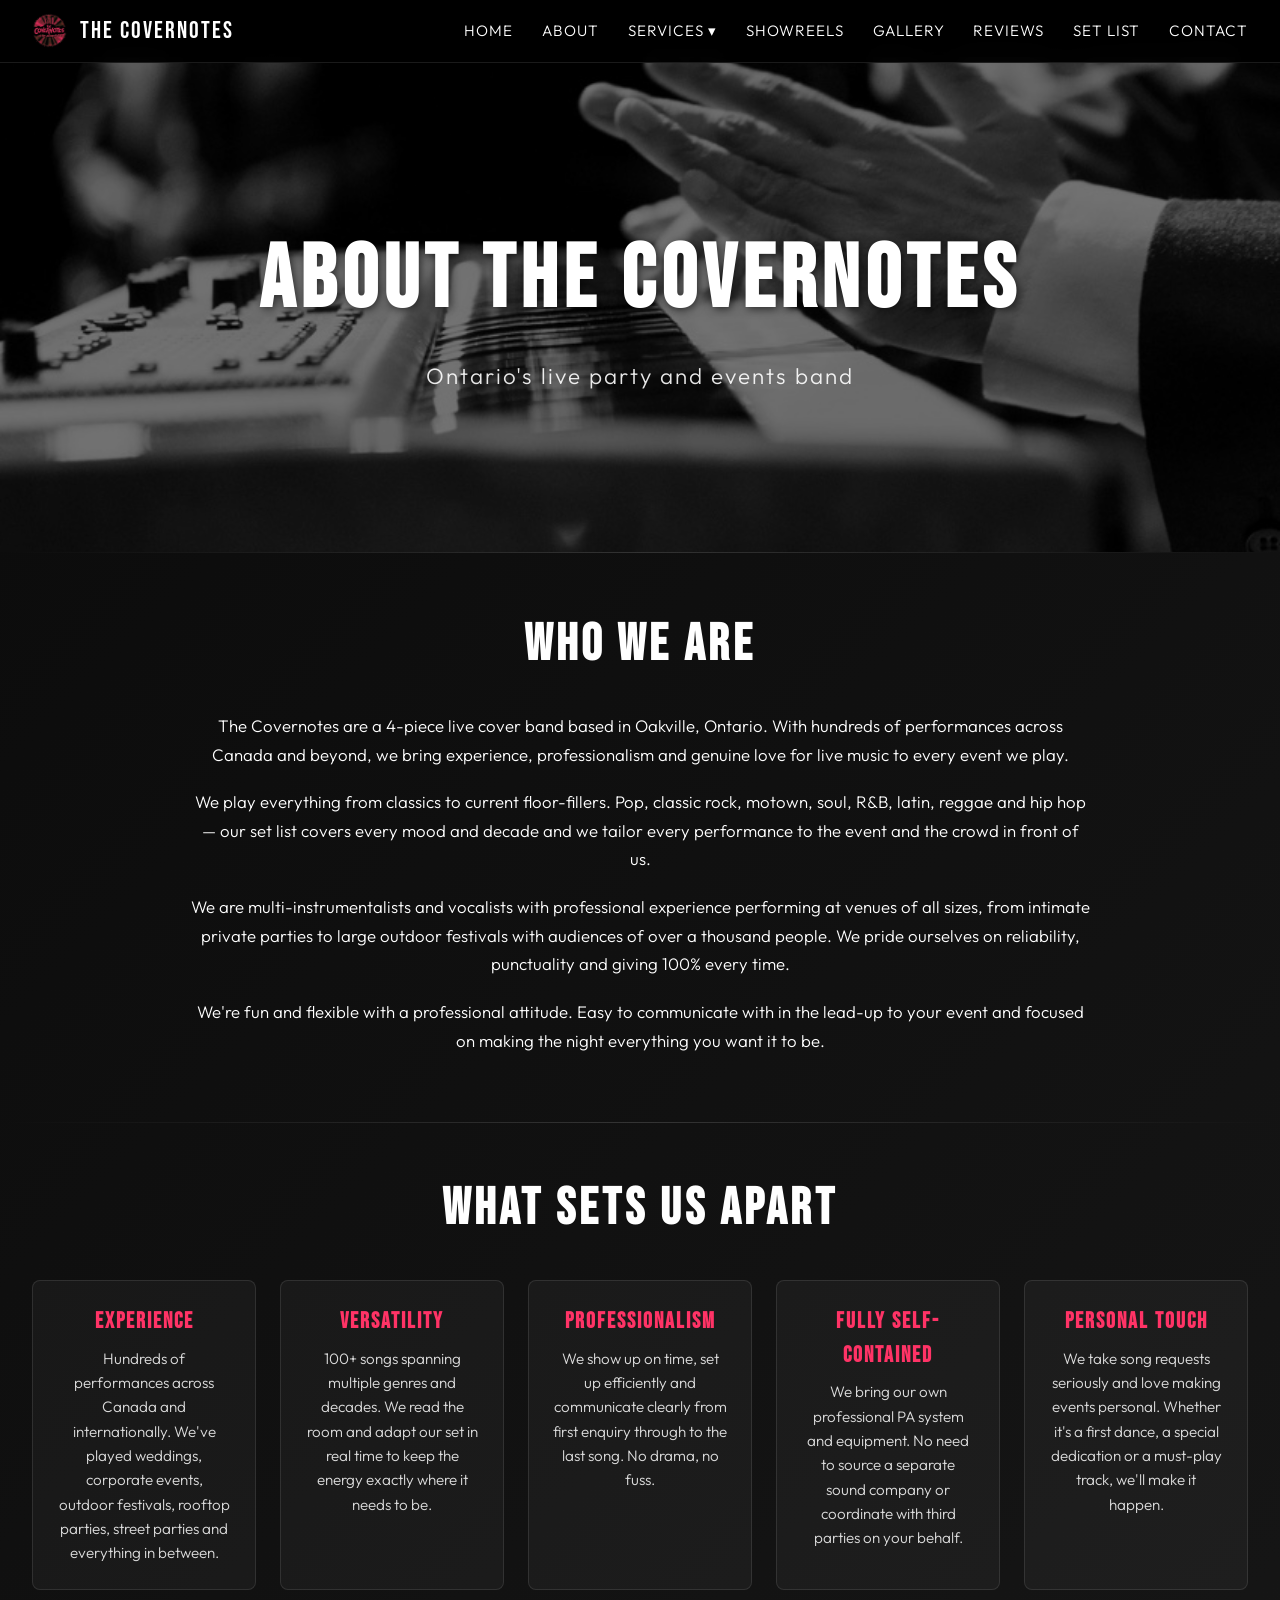
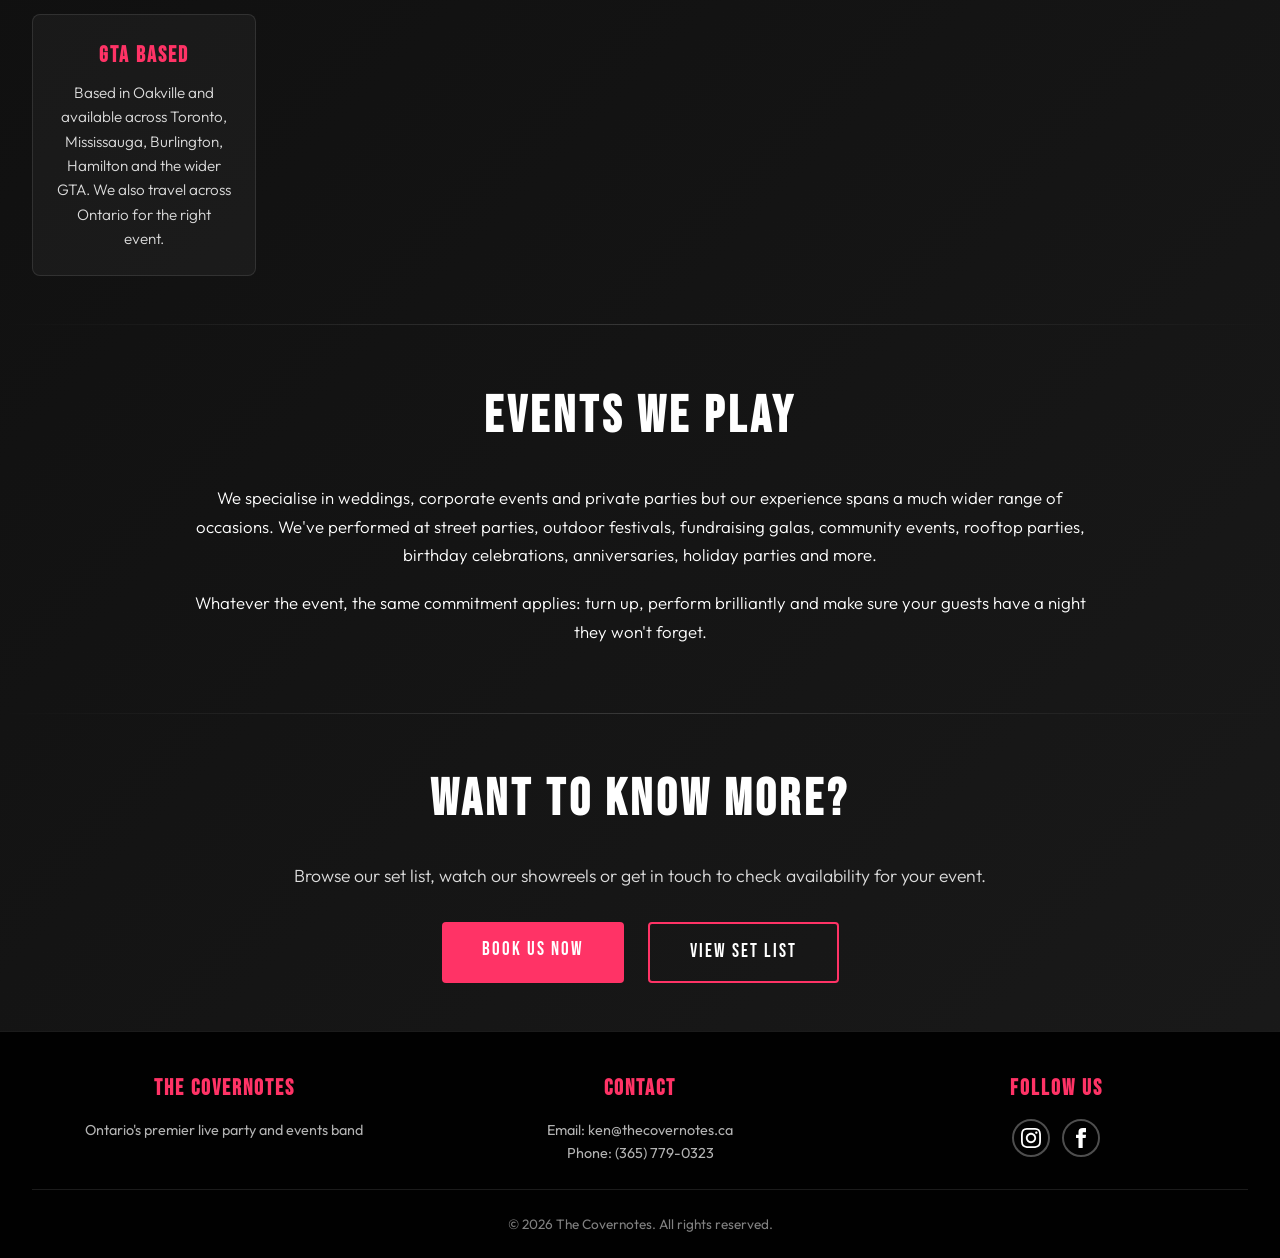
==== commit cc86ce4b: "Add Testimonials and FAQ to Services dropdown nav Both pages are now accessible from the Services dr" ====
--- a/about.html
+++ b/about.html
@@ -44,6 +44,8 @@
                         <li><a href="weddings.html">Weddings</a></li>
                         <li><a href="corporate.html">Corporate Events</a></li>
                         <li><a href="parties.html">Private Parties</a></li>
+                        <li><a href="testimonials.html">Testimonials</a></li>
+                        <li><a href="faq.html">FAQ</a></li>
                     </ul>
                 </li>
                 <li><a href="index.html#showreels">Showreels</a></li>
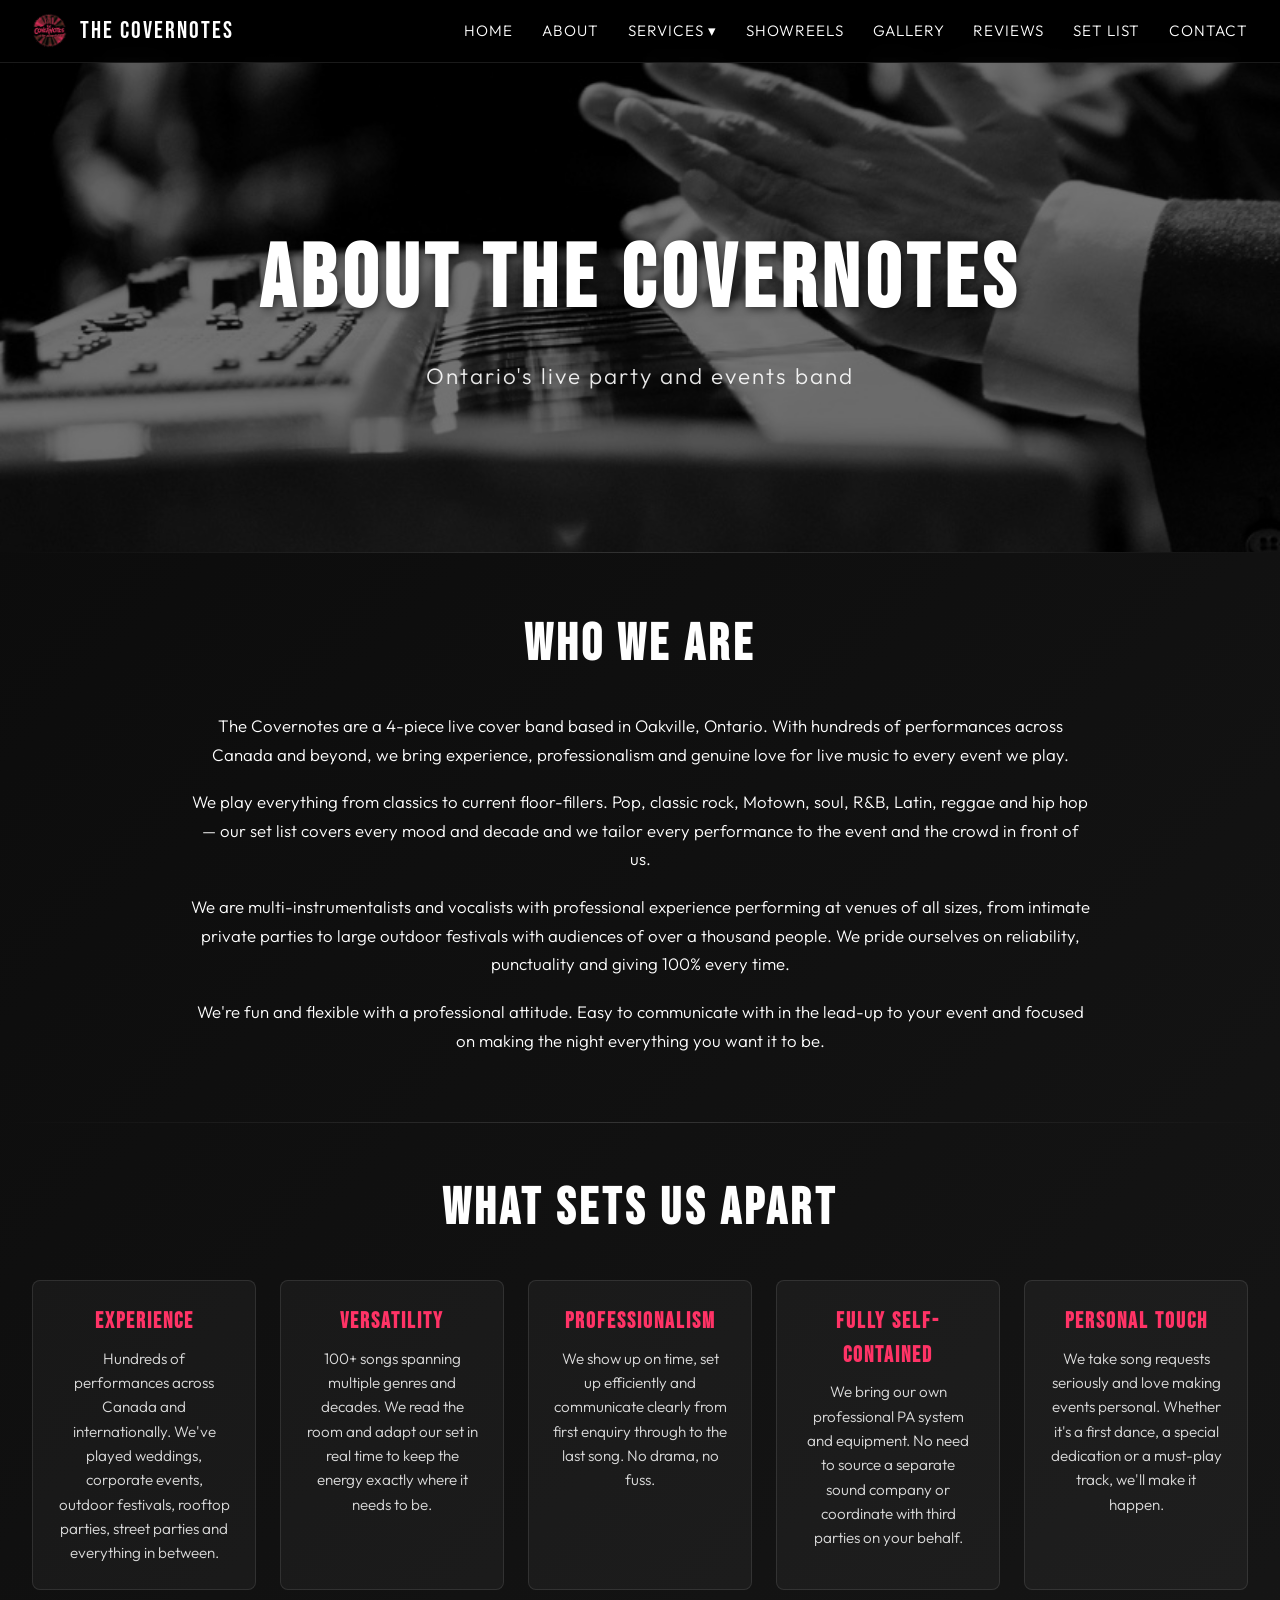
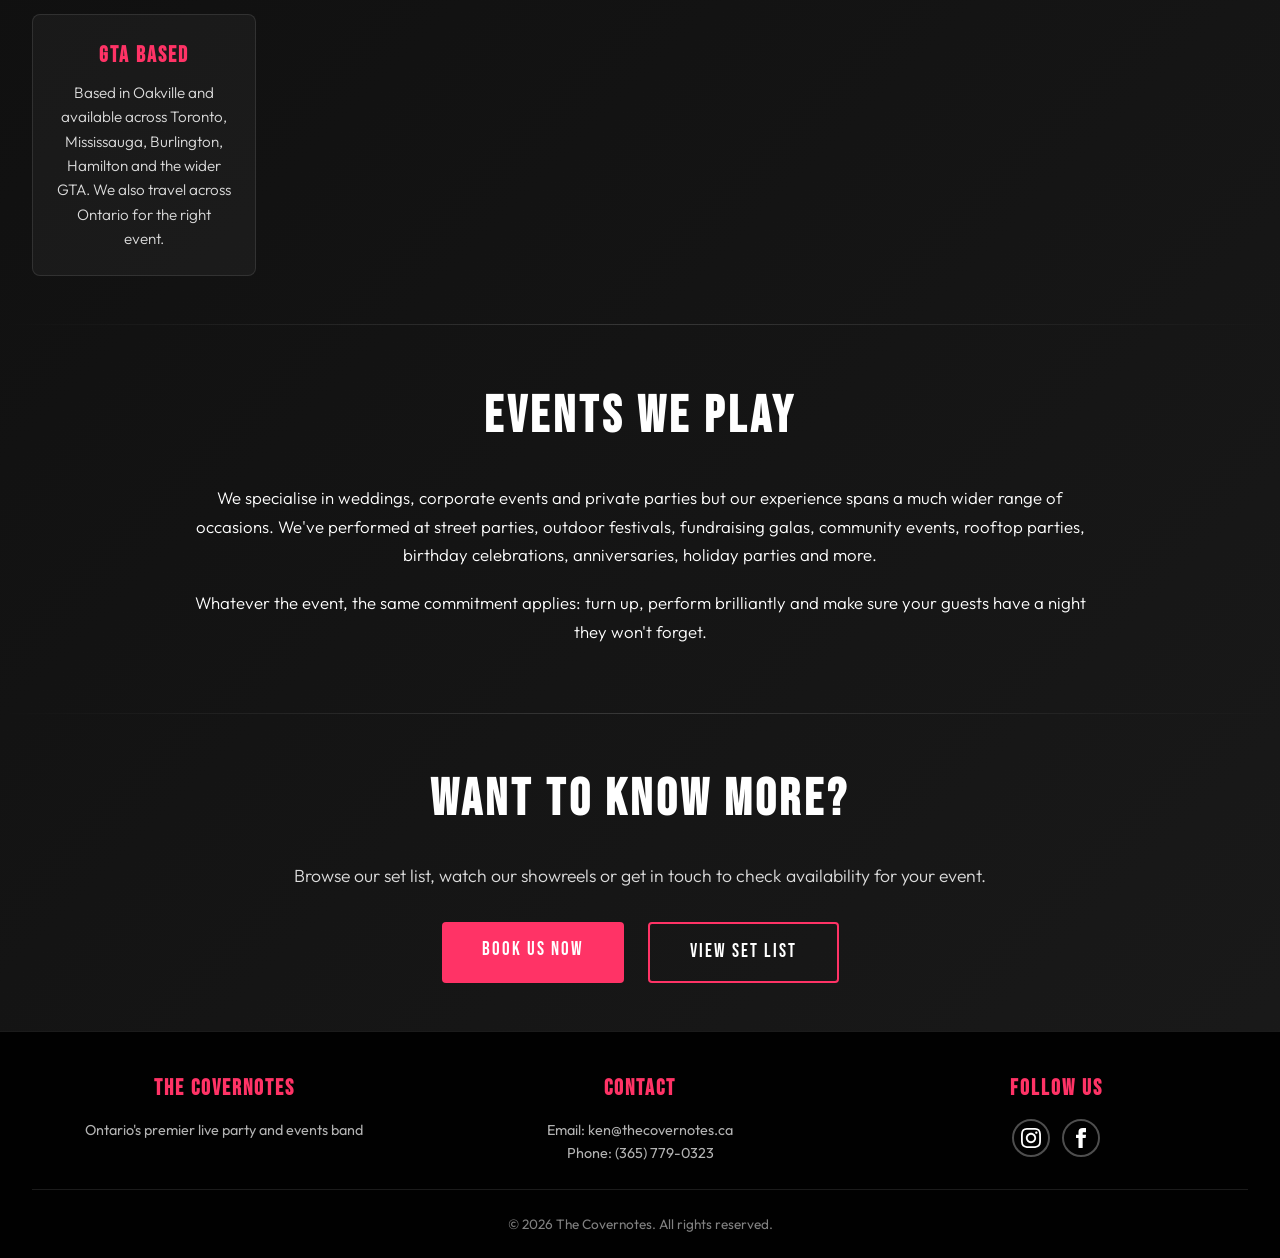
==== commit ebba448f: "Fix typos and inconsistencies across site pages Correct spelling (repertoire, Corporate, Pharrell), " ====
--- a/about.html
+++ b/about.html
@@ -74,7 +74,7 @@
         <div class="page-content">
             <h2>WHO WE ARE</h2>
             <p>The Covernotes are a 4-piece live cover band based in Oakville, Ontario. With hundreds of performances across Canada and beyond, we bring experience, professionalism and genuine love for live music to every event we play.</p>
-            <p>We play everything from classics to current floor-fillers. Pop, classic rock, motown, soul, R&amp;B, latin, reggae and hip hop — our set list covers every mood and decade and we tailor every performance to the event and the crowd in front of us.</p>
+            <p>We play everything from classics to current floor-fillers. Pop, classic rock, Motown, soul, R&amp;B, Latin, reggae and hip hop — our set list covers every mood and decade and we tailor every performance to the event and the crowd in front of us.</p>
             <p>We are multi-instrumentalists and vocalists with professional experience performing at venues of all sizes, from intimate private parties to large outdoor festivals with audiences of over a thousand people. We pride ourselves on reliability, punctuality and giving 100% every time.</p>
             <p>We're fun and flexible with a professional attitude. Easy to communicate with in the lead-up to your event and focused on making the night everything you want it to be.</p>
         </div>
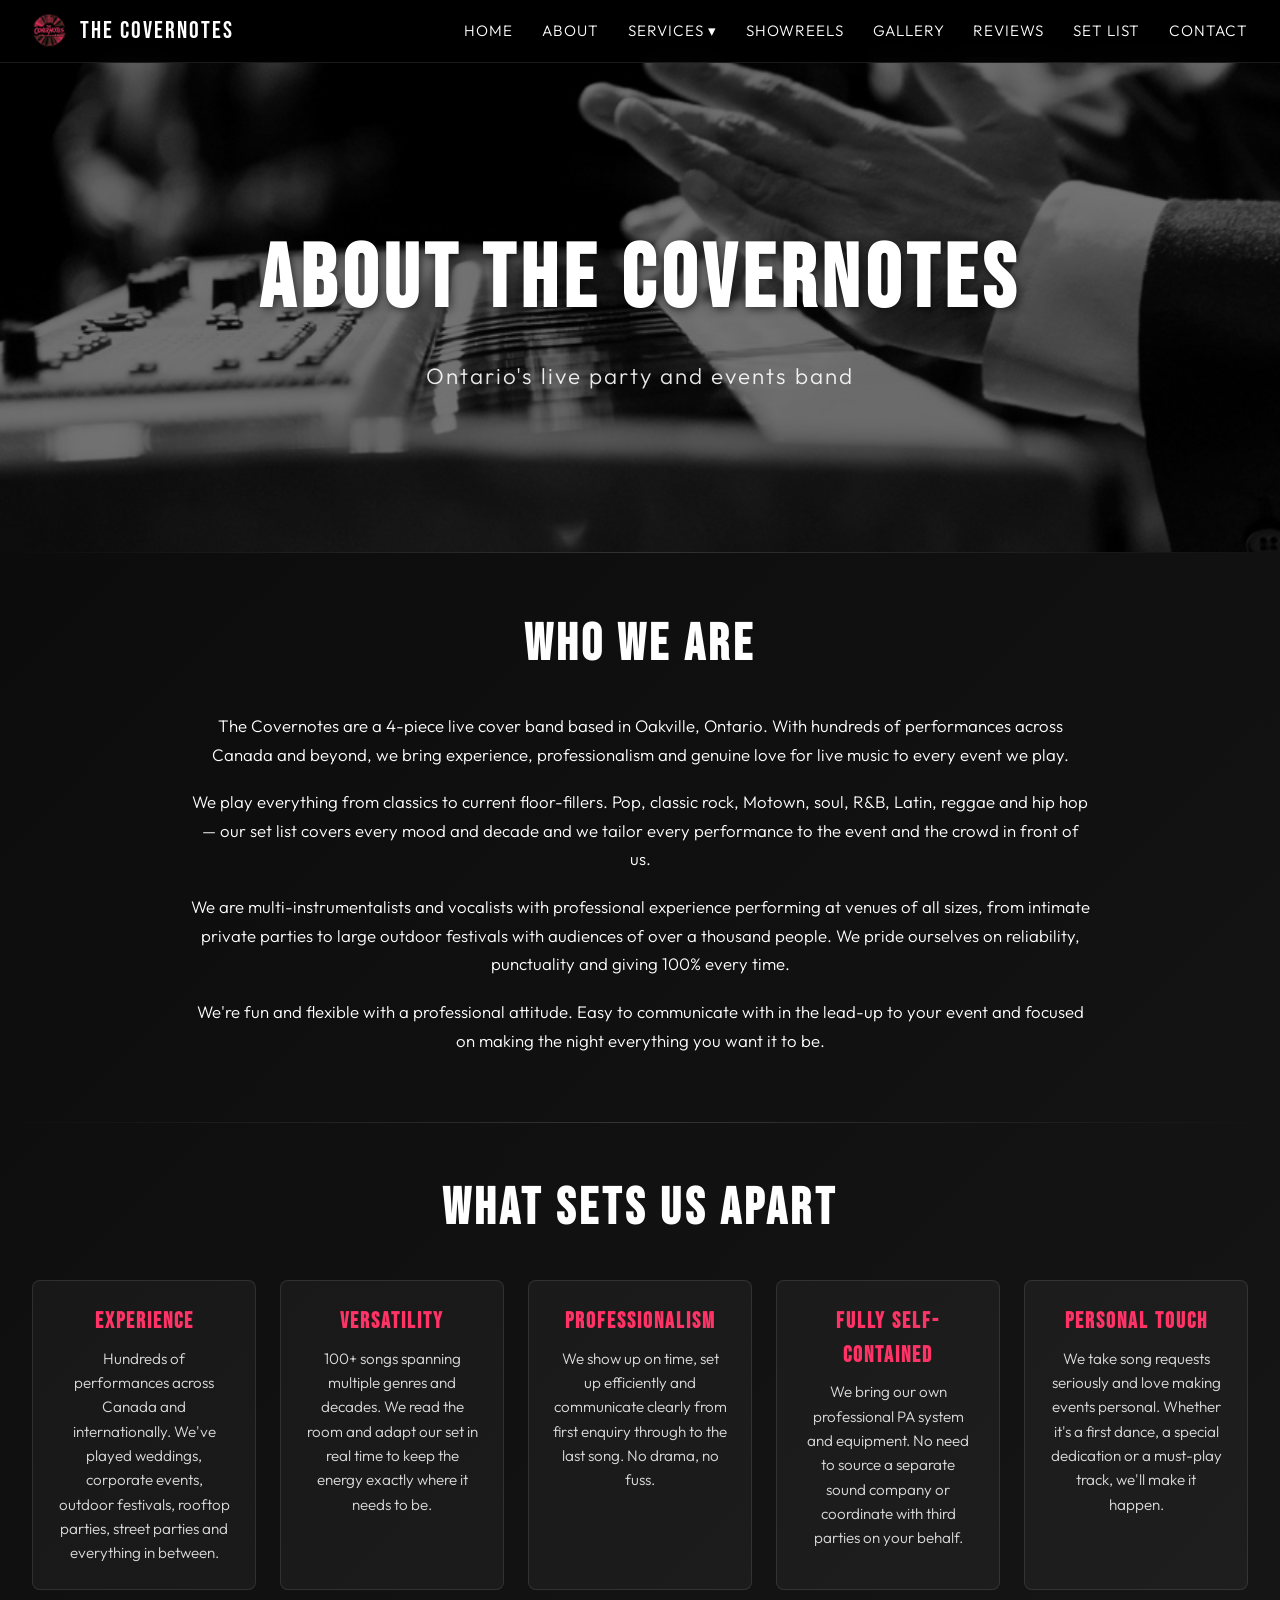
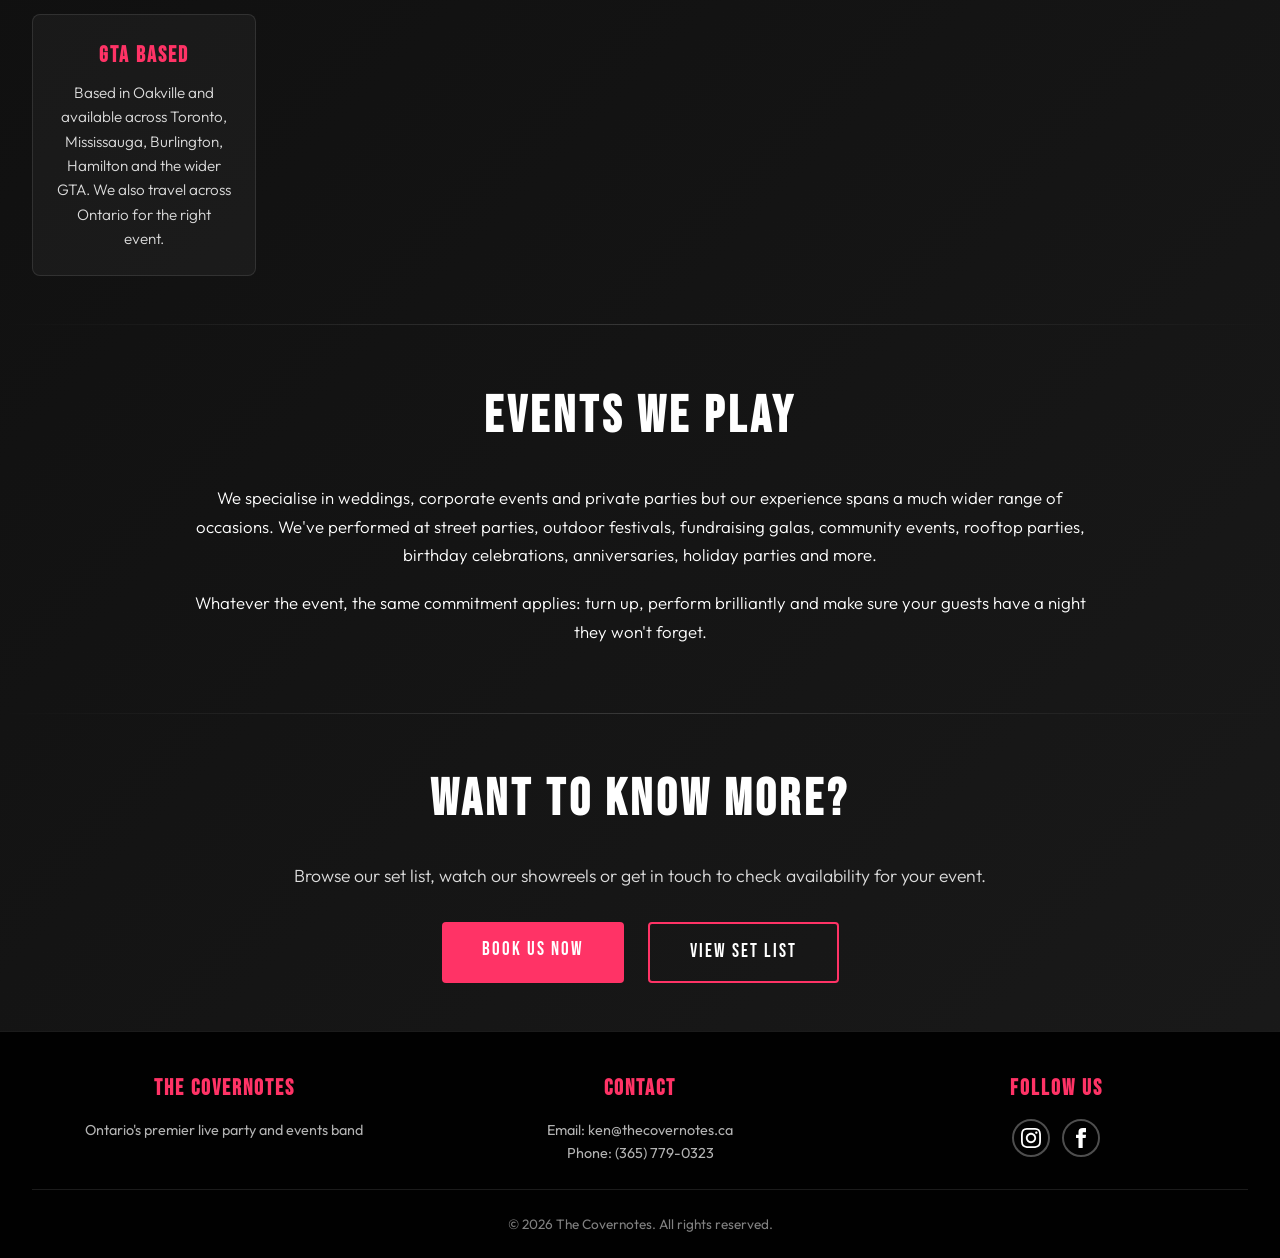
==== commit 869712fe: "Improve search and AI assistant visibility - Add structured data: Service and breadcrumbs on service" ====
--- a/about.html
+++ b/about.html
@@ -10,7 +10,7 @@
 
     <meta property="og:title" content="About The Covernotes | Live Cover Band Oakville">
     <meta property="og:description" content="Meet The Covernotes, a 4-piece live cover band based in Oakville, Ontario, with hundreds of performances across Canada and beyond.">
-    <meta property="og:image" content="https://www.thecovernotes.ca/images/covernoteslogo.jpeg">
+    <meta property="og:image" content="https://www.thecovernotes.ca/images/the-covernotes-live-band-oakville.jpg">
     <meta property="og:url" content="https://www.thecovernotes.ca/about.html">
     <meta property="og:type" content="website">
     <meta property="og:site_name" content="The Covernotes">
@@ -18,7 +18,7 @@
     <meta name="twitter:card" content="summary_large_image">
     <meta name="twitter:title" content="About The Covernotes | Live Cover Band Oakville">
     <meta name="twitter:description" content="Meet The Covernotes, a 4-piece live cover band based in Oakville, Ontario, with hundreds of performances across Canada and beyond.">
-    <meta name="twitter:image" content="https://www.thecovernotes.ca/images/covernoteslogo.jpeg">
+    <meta name="twitter:image" content="https://www.thecovernotes.ca/images/the-covernotes-live-band-oakville.jpg">
 
     <link rel="icon" type="image/jpeg" href="images/covernoteslogo.jpeg">
     <link rel="preload" as="image" href="images/hero4.jpeg">
@@ -27,6 +27,37 @@
     <link href="https://fonts.googleapis.com/css2?family=Bebas+Neue&family=Outfit:wght@300;400;600;700&display=swap" rel="stylesheet">
 
     <link rel="stylesheet" href="styles.css">
+    <script type="application/ld+json">
+{
+  "@context": "https://schema.org",
+  "@graph": [
+    {
+      "@type": "BreadcrumbList",
+      "itemListElement": [
+        {
+          "@type": "ListItem",
+          "position": 1,
+          "name": "Home",
+          "item": "https://www.thecovernotes.ca/"
+        },
+        {
+          "@type": "ListItem",
+          "position": 2,
+          "name": "About",
+          "item": "https://www.thecovernotes.ca/about.html"
+        }
+      ]
+    },
+    {
+      "@type": "AboutPage",
+      "url": "https://www.thecovernotes.ca/about.html",
+      "about": {
+        "@id": "https://www.thecovernotes.ca/#band"
+      }
+    }
+  ]
+}
+    </script>
 </head>
 <body>
     <nav>
